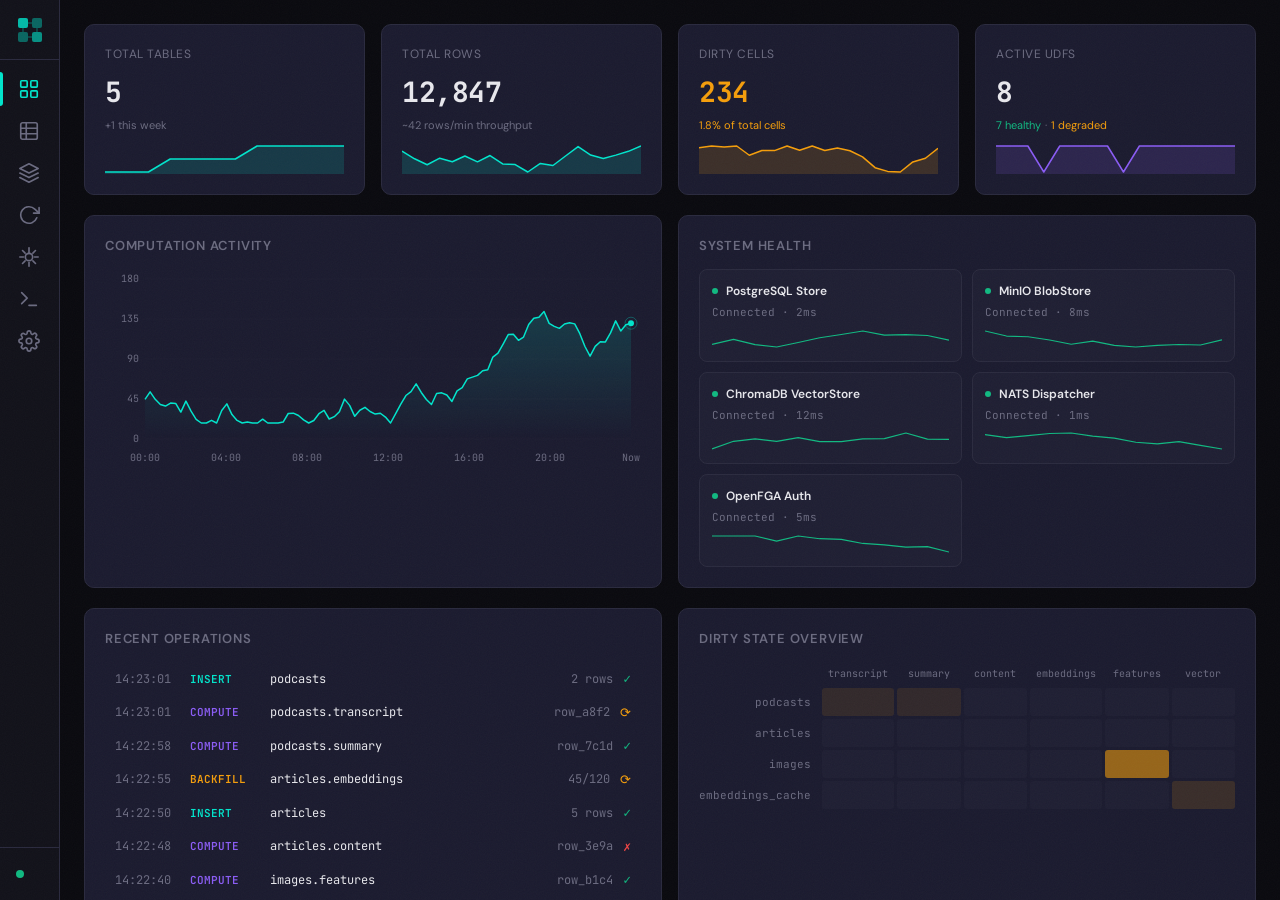
==== playground/admin.html @ bccceb71 "feat: basic prototyping and ui panels" ====
<!DOCTYPE html>
<html lang="en">
<head>
<meta charset="UTF-8">
<meta name="viewport" content="width=device-width, initial-scale=1.0">
<title>Lattice — Admin Console</title>
<link rel="preconnect" href="https://fonts.googleapis.com">
<link rel="preconnect" href="https://fonts.gstatic.com" crossorigin>
<link href="https://fonts.googleapis.com/css2?family=DM+Sans:ital,opsz,wght@0,9..40,300;0,9..40,400;0,9..40,500;0,9..40,600;0,9..40,700;1,9..40,400&family=JetBrains+Mono:wght@300;400;500;600&display=swap" rel="stylesheet">
<style>
*, *::before, *::after { margin: 0; padding: 0; box-sizing: border-box; }

:root {
  --bg: #0A0A0F;
  --surface: #12121A;
  --card: #1A1A2E;
  --border: #2A2A3E;
  --teal: #00E5CC;
  --amber: #F59E0B;
  --violet: #8B5CF6;
  --error: #EF4444;
  --success: #10B981;
  --warning: #F59E0B;
  --text: #E8E8ED;
  --muted: #6B6B80;
  --sidebar-w: 60px;
  --sidebar-expanded: 240px;
  --font-ui: 'DM Sans', sans-serif;
  --font-mono: 'JetBrains Mono', monospace;
}

html, body {
  height: 100%;
  background: var(--bg);
  color: var(--text);
  font-family: var(--font-ui);
  font-size: 14px;
  line-height: 1.5;
  overflow: hidden;
}

/* Noise texture overlay */
body::before {
  content: '';
  position: fixed;
  inset: 0;
  opacity: 0.03;
  pointer-events: none;
  z-index: 9999;
  background-image: url("data:image/svg+xml,%3Csvg viewBox='0 0 256 256' xmlns='http://www.w3.org/2000/svg'%3E%3Cfilter id='n'%3E%3CfeTurbulence type='fractalNoise' baseFrequency='0.9' numOctaves='4' stitchTiles='stitch'/%3E%3C/filter%3E%3Crect width='100%25' height='100%25' filter='url(%23n)'/%3E%3C/svg%3E");
  background-size: 256px 256px;
}

/* Layout */
.app { display: flex; height: 100vh; }

/* Sidebar */
.sidebar {
  width: var(--sidebar-w);
  background: var(--surface);
  border-right: 1px solid var(--border);
  display: flex;
  flex-direction: column;
  transition: width 0.25s cubic-bezier(0.4, 0, 0.2, 1);
  overflow: hidden;
  flex-shrink: 0;
  z-index: 100;
  position: relative;
}
.sidebar:hover, .sidebar.expanded {
  width: var(--sidebar-expanded);
}
.sidebar-logo {
  height: 60px;
  display: flex;
  align-items: center;
  padding: 0 16px;
  gap: 12px;
  border-bottom: 1px solid var(--border);
  flex-shrink: 0;
}
.sidebar-logo svg { flex-shrink: 0; }
.sidebar-logo span {
  font-weight: 700;
  font-size: 18px;
  letter-spacing: 0.5px;
  white-space: nowrap;
  opacity: 0;
  transition: opacity 0.2s;
}
.sidebar:hover .sidebar-logo span,
.sidebar.expanded .sidebar-logo span { opacity: 1; }

.sidebar-nav { flex: 1; padding: 8px 0; overflow-y: auto; }
.sidebar-nav button {
  width: 100%;
  display: flex;
  align-items: center;
  gap: 14px;
  padding: 10px 18px;
  background: none;
  border: none;
  color: var(--muted);
  cursor: pointer;
  font: inherit;
  font-size: 13px;
  font-weight: 500;
  white-space: nowrap;
  position: relative;
  transition: color 0.15s, background 0.15s;
}
.sidebar-nav button:hover { color: var(--text); background: rgba(255,255,255,0.03); }
.sidebar-nav button.active { color: var(--teal); }
.sidebar-nav button.active::before {
  content: '';
  position: absolute;
  left: 0;
  top: 4px;
  bottom: 4px;
  width: 3px;
  background: var(--teal);
  border-radius: 0 3px 3px 0;
}
.sidebar-nav button svg { flex-shrink: 0; width: 22px; height: 22px; }
.sidebar-nav button span {
  opacity: 0;
  transition: opacity 0.2s;
}
.sidebar:hover .sidebar-nav button span,
.sidebar.expanded .sidebar-nav button span { opacity: 1; }

.sidebar-bottom {
  padding: 12px 16px;
  border-top: 1px solid var(--border);
  display: flex;
  align-items: center;
  gap: 10px;
  flex-shrink: 0;
}
.conn-dot {
  width: 8px;
  height: 8px;
  border-radius: 50%;
  background: var(--success);
  flex-shrink: 0;
  animation: pulse-dot 2s ease-in-out infinite;
}
@keyframes pulse-dot {
  0%, 100% { box-shadow: 0 0 0 0 rgba(16,185,129,0.4); }
  50% { box-shadow: 0 0 0 4px rgba(16,185,129,0); }
}
.sidebar-bottom .conn-label {
  font-size: 11px;
  color: var(--muted);
  white-space: nowrap;
  opacity: 0;
  transition: opacity 0.2s;
}
.sidebar:hover .conn-label,
.sidebar.expanded .conn-label { opacity: 1; }
.user-avatar {
  width: 28px;
  height: 28px;
  border-radius: 50%;
  background: var(--card);
  border: 1px solid var(--border);
  display: flex;
  align-items: center;
  justify-content: center;
  font-size: 11px;
  color: var(--muted);
  flex-shrink: 0;
  margin-left: auto;
}

/* Main content */
.main {
  flex: 1;
  overflow-y: auto;
  overflow-x: hidden;
  padding: 24px;
  scrollbar-width: thin;
  scrollbar-color: var(--border) transparent;
}
.main::-webkit-scrollbar { width: 6px; }
.main::-webkit-scrollbar-track { background: transparent; }
.main::-webkit-scrollbar-thumb { background: var(--border); border-radius: 3px; }

/* View containers */
.view { display: none; animation: fadeIn 0.25s ease; }
.view.active { display: block; }
@keyframes fadeIn {
  from { opacity: 0; transform: translateY(6px); }
  to { opacity: 1; transform: translateY(0); }
}

/* Cards */
.card {
  background: var(--card);
  border: 1px solid var(--border);
  border-radius: 10px;
  padding: 20px;
  position: relative;
  overflow: hidden;
}
.card::before {
  content: '';
  position: absolute;
  inset: 0;
  opacity: 0.015;
  pointer-events: none;
  background-image: url("data:image/svg+xml,%3Csvg viewBox='0 0 256 256' xmlns='http://www.w3.org/2000/svg'%3E%3Cfilter id='n'%3E%3CfeTurbulence type='fractalNoise' baseFrequency='0.9' numOctaves='4' stitchTiles='stitch'/%3E%3C/filter%3E%3Crect width='100%25' height='100%25' filter='url(%23n)'/%3E%3C/svg%3E");
}

/* Stat cards */
.stats-row {
  display: grid;
  grid-template-columns: repeat(4, 1fr);
  gap: 16px;
  margin-bottom: 20px;
}
.stat-card {
  composes: card;
}
.stat-card .label {
  font-size: 12px;
  color: var(--muted);
  text-transform: uppercase;
  letter-spacing: 0.5px;
  margin-bottom: 8px;
}
.stat-card .value {
  font-size: 28px;
  font-weight: 700;
  font-family: var(--font-mono);
  letter-spacing: -0.5px;
}
.stat-card .sub {
  font-size: 11px;
  color: var(--muted);
  margin-top: 4px;
  display: flex;
  align-items: center;
  gap: 4px;
}
.stat-card .sub.amber { color: var(--amber); }
.stat-card canvas.sparkline {
  display: block;
  margin-top: 10px;
  width: 100%;
  height: 30px;
}

/* Grid layouts */
.row-2 {
  display: grid;
  grid-template-columns: 1fr 1fr;
  gap: 16px;
  margin-bottom: 20px;
}
.row-2.bottom { margin-bottom: 0; }
.section-title {
  font-size: 13px;
  font-weight: 600;
  color: var(--muted);
  text-transform: uppercase;
  letter-spacing: 0.8px;
  margin-bottom: 14px;
}

/* Computation chart */
#compChart { width: 100%; height: 200px; display: block; border-radius: 6px; }

/* System health */
.health-grid {
  display: grid;
  grid-template-columns: 1fr 1fr;
  gap: 10px;
}
.health-item {
  background: rgba(255,255,255,0.02);
  border: 1px solid var(--border);
  border-radius: 8px;
  padding: 12px;
  display: flex;
  flex-direction: column;
  gap: 4px;
  transition: border-color 0.2s;
}
.health-item:hover { border-color: rgba(0,229,204,0.3); }
.health-item .top {
  display: flex;
  align-items: center;
  gap: 8px;
}
.health-item .dot {
  width: 6px;
  height: 6px;
  border-radius: 50%;
  background: var(--success);
  animation: pulse-dot 2s ease-in-out infinite;
}
.health-item .name {
  font-size: 12px;
  font-weight: 600;
}
.health-item .meta {
  font-size: 11px;
  color: var(--muted);
  font-family: var(--font-mono);
}
.health-item canvas {
  width: 100%;
  height: 20px;
  display: block;
  margin-top: 4px;
}

/* Operations log */
.ops-log {
  max-height: 280px;
  overflow-y: auto;
  scrollbar-width: thin;
  scrollbar-color: var(--border) transparent;
}
.ops-log::-webkit-scrollbar { width: 4px; }
.ops-log::-webkit-scrollbar-thumb { background: var(--border); border-radius: 2px; }
.ops-entry {
  display: grid;
  grid-template-columns: 65px 70px 1fr auto auto;
  gap: 10px;
  align-items: center;
  padding: 7px 10px;
  font-family: var(--font-mono);
  font-size: 12px;
  border-radius: 4px;
  cursor: pointer;
  transition: background 0.15s;
  animation: slideIn 0.3s ease;
}
@keyframes slideIn {
  from { opacity: 0; transform: translateY(-8px); }
  to { opacity: 1; transform: translateY(0); }
}
.ops-entry:hover { background: rgba(255,255,255,0.03); }
.ops-entry .time { color: var(--muted); }
.ops-entry .op { font-weight: 600; font-size: 11px; text-transform: uppercase; }
.ops-entry .op.insert { color: var(--teal); }
.ops-entry .op.compute { color: var(--violet); }
.ops-entry .op.backfill { color: var(--amber); }
.ops-entry .target { color: var(--text); }
.ops-entry .detail { color: var(--muted); }
.ops-entry .status { font-size: 13px; }
.ops-entry .status.ok { color: var(--success); }
.ops-entry .status.running { color: var(--amber); animation: spin 1s linear infinite; display: inline-block; }
.ops-entry .status.fail { color: var(--error); }
@keyframes spin { from { transform: rotate(0deg); } to { transform: rotate(360deg); } }

/* Dirty heatmap */
.heatmap-grid {
  display: grid;
  gap: 3px;
}
.heatmap-header {
  display: contents;
  font-size: 11px;
  color: var(--muted);
  font-family: var(--font-mono);
}
.heatmap-header span {
  padding: 4px 6px;
  text-align: center;
  font-size: 10px;
  color: var(--muted);
}
.heatmap-row {
  display: contents;
}
.heatmap-label {
  font-size: 11px;
  font-family: var(--font-mono);
  color: var(--muted);
  padding: 4px 8px 4px 0;
  text-align: right;
  white-space: nowrap;
  display: flex;
  align-items: center;
  justify-content: flex-end;
}
.heatmap-cell {
  border-radius: 3px;
  min-height: 28px;
  cursor: pointer;
  transition: transform 0.15s, box-shadow 0.15s;
  position: relative;
  display: flex;
  align-items: center;
  justify-content: center;
  font-size: 10px;
  font-family: var(--font-mono);
  color: transparent;
}
.heatmap-cell:hover {
  transform: scale(1.15);
  z-index: 2;
  color: var(--text);
  box-shadow: 0 0 12px rgba(245,158,11,0.3);
}

/* Tables view */
.table-list { display: flex; flex-direction: column; gap: 8px; }
.table-row {
  background: var(--card);
  border: 1px solid var(--border);
  border-radius: 8px;
  padding: 14px 18px;
  display: grid;
  grid-template-columns: 2fr 1fr 1fr 1fr 1fr auto;
  align-items: center;
  gap: 14px;
  cursor: pointer;
  transition: border-color 0.2s, background 0.2s;
}
.table-row:hover { border-color: rgba(0,229,204,0.3); background: rgba(26,26,46,0.8); }
.table-row .tname { font-weight: 600; font-size: 14px; }
.table-row .tmeta { font-size: 12px; color: var(--muted); font-family: var(--font-mono); }
.table-row .dirty-bar {
  width: 60px;
  height: 4px;
  background: var(--border);
  border-radius: 2px;
  overflow: hidden;
  display: inline-block;
  vertical-align: middle;
  margin-left: 6px;
}
.table-row .dirty-bar .fill {
  height: 100%;
  border-radius: 2px;
  background: var(--amber);
}
.table-expanded {
  background: var(--surface);
  border: 1px solid var(--border);
  border-radius: 8px;
  padding: 18px;
  margin-top: -4px;
  animation: fadeIn 0.2s ease;
}
.col-table {
  width: 100%;
  border-collapse: collapse;
  font-size: 12px;
}
.col-table th {
  text-align: left;
  padding: 8px 12px;
  font-size: 11px;
  text-transform: uppercase;
  letter-spacing: 0.5px;
  color: var(--muted);
  border-bottom: 1px solid var(--border);
  font-weight: 600;
}
.col-table td {
  padding: 8px 12px;
  border-bottom: 1px solid rgba(42,42,62,0.5);
  font-family: var(--font-mono);
  font-size: 12px;
}
.col-table tr:hover td { background: rgba(255,255,255,0.02); }
.badge {
  display: inline-block;
  padding: 2px 8px;
  border-radius: 4px;
  font-size: 10px;
  font-weight: 600;
  text-transform: uppercase;
}
.badge-text { background: rgba(0,229,204,0.1); color: var(--teal); }
.badge-int { background: rgba(139,92,246,0.1); color: var(--violet); }
.badge-float { background: rgba(245,158,11,0.1); color: var(--amber); }
.badge-bool { background: rgba(16,185,129,0.1); color: var(--success); }
.badge-blob { background: rgba(239,68,68,0.1); color: var(--error); }
.badge-vector { background: rgba(139,92,246,0.15); color: #A78BFA; }

/* Data grid */
.data-grid {
  width: 100%;
  border-collapse: collapse;
  margin-top: 14px;
  font-size: 12px;
  font-family: var(--font-mono);
}
.data-grid th {
  text-align: left;
  padding: 8px 12px;
  background: rgba(255,255,255,0.02);
  border-bottom: 1px solid var(--border);
  font-size: 11px;
  color: var(--muted);
  font-weight: 500;
}
.data-grid td {
  padding: 7px 12px;
  border-bottom: 1px solid rgba(42,42,62,0.3);
  max-width: 200px;
  overflow: hidden;
  text-overflow: ellipsis;
  white-space: nowrap;
}
.data-grid tr:nth-child(even) td { background: rgba(255,255,255,0.01); }
.data-grid tr:hover td { background: rgba(0,229,204,0.03); }

.table-actions { display: flex; gap: 8px; margin-top: 14px; }

/* Buttons */
.btn {
  padding: 7px 16px;
  border-radius: 6px;
  border: 1px solid var(--border);
  background: var(--card);
  color: var(--text);
  font: inherit;
  font-size: 12px;
  font-weight: 500;
  cursor: pointer;
  transition: all 0.15s;
  display: inline-flex;
  align-items: center;
  gap: 6px;
}
.btn:hover { border-color: var(--teal); background: rgba(0,229,204,0.05); }
.btn-primary {
  background: var(--teal);
  color: #0A0A0F;
  border-color: var(--teal);
  font-weight: 600;
}
.btn-primary:hover { background: #00CDB7; }
.btn-danger { border-color: rgba(239,68,68,0.3); color: var(--error); }
.btn-danger:hover { background: rgba(239,68,68,0.1); border-color: var(--error); }

.view-header {
  display: flex;
  align-items: center;
  justify-content: space-between;
  margin-bottom: 20px;
}
.view-title {
  font-size: 20px;
  font-weight: 700;
}

/* UDFs view */
.udf-grid {
  display: grid;
  grid-template-columns: repeat(auto-fill, minmax(280px, 1fr));
  gap: 14px;
}
.udf-card {
  background: var(--card);
  border: 1px solid var(--border);
  border-radius: 10px;
  padding: 18px;
  cursor: pointer;
  transition: border-color 0.2s, transform 0.15s;
}
.udf-card:hover { border-color: rgba(0,229,204,0.3); transform: translateY(-2px); }
.udf-card .udf-top {
  display: flex;
  align-items: center;
  justify-content: space-between;
  margin-bottom: 12px;
}
.udf-card .udf-name { font-weight: 700; font-size: 15px; }
.udf-status {
  display: flex;
  align-items: center;
  gap: 5px;
  font-size: 11px;
  font-weight: 500;
}
.udf-status .dot {
  width: 6px;
  height: 6px;
  border-radius: 50%;
}
.udf-status.healthy .dot { background: var(--success); animation: pulse-dot 2s ease-in-out infinite; }
.udf-status.healthy { color: var(--success); }
.udf-status.degraded .dot { background: var(--amber); animation: pulse-dot 1s ease-in-out infinite; }
.udf-status.degraded { color: var(--amber); }
.udf-status.down .dot { background: var(--error); }
.udf-status.down { color: var(--error); }
.udf-endpoint {
  font-size: 11px;
  font-family: var(--font-mono);
  color: var(--muted);
  margin-bottom: 14px;
}
.udf-metrics {
  display: grid;
  grid-template-columns: 1fr 1fr;
  gap: 8px;
}
.udf-metric {
  font-size: 11px;
}
.udf-metric .ml { color: var(--muted); display: block; margin-bottom: 2px; }
.udf-metric .mv { font-weight: 600; font-family: var(--font-mono); font-size: 13px; }

/* Backfill view */
.backfill-list { display: flex; flex-direction: column; gap: 12px; }
.backfill-item {
  background: var(--card);
  border: 1px solid var(--border);
  border-radius: 10px;
  padding: 18px;
}
.backfill-item .bf-top {
  display: flex;
  align-items: center;
  justify-content: space-between;
  margin-bottom: 10px;
}
.backfill-item .bf-name { font-weight: 600; font-size: 14px; }
.backfill-item .bf-pct {
  font-family: var(--font-mono);
  font-weight: 700;
  font-size: 16px;
  color: var(--teal);
}
.bf-bar {
  width: 100%;
  height: 6px;
  background: var(--border);
  border-radius: 3px;
  overflow: hidden;
  margin-bottom: 10px;
}
.bf-bar .fill {
  height: 100%;
  border-radius: 3px;
  background: linear-gradient(90deg, var(--teal), #00B8A3);
  transition: width 0.5s ease;
  position: relative;
}
.bf-bar .fill::after {
  content: '';
  position: absolute;
  right: 0;
  top: 0;
  bottom: 0;
  width: 20px;
  background: linear-gradient(90deg, transparent, rgba(255,255,255,0.3));
  animation: shimmer 1.5s ease-in-out infinite;
}
@keyframes shimmer {
  0%, 100% { opacity: 0; }
  50% { opacity: 1; }
}
.bf-meta {
  display: flex;
  gap: 24px;
  font-size: 12px;
  color: var(--muted);
}
.bf-meta span { font-family: var(--font-mono); }
.bf-reason {
  display: inline-block;
  padding: 2px 8px;
  border-radius: 4px;
  font-size: 10px;
  font-weight: 600;
  background: rgba(139,92,246,0.1);
  color: var(--violet);
  margin-left: 8px;
}

.completed-section { margin-top: 28px; }
.completed-item {
  display: grid;
  grid-template-columns: 2fr 1fr 1fr 1fr;
  gap: 14px;
  align-items: center;
  padding: 10px 14px;
  border-bottom: 1px solid rgba(42,42,62,0.3);
  font-size: 12px;
}
.completed-item .bf-done { color: var(--success); font-weight: 600; }

/* Logs view */
.logs-controls {
  display: flex;
  gap: 10px;
  margin-bottom: 14px;
  align-items: center;
  flex-wrap: wrap;
}
.logs-controls select, .logs-controls input {
  padding: 6px 12px;
  border-radius: 6px;
  border: 1px solid var(--border);
  background: var(--card);
  color: var(--text);
  font: inherit;
  font-size: 12px;
}
.logs-controls input { width: 200px; }
.logs-controls label {
  font-size: 12px;
  color: var(--muted);
  display: flex;
  align-items: center;
  gap: 6px;
  cursor: pointer;
}
.logs-controls label input[type="checkbox"] {
  width: auto;
  accent-color: var(--teal);
}

.logs-terminal {
  background: #08080C;
  border: 1px solid var(--border);
  border-radius: 8px;
  padding: 14px;
  font-family: var(--font-mono);
  font-size: 12px;
  height: calc(100vh - 200px);
  overflow-y: auto;
  scrollbar-width: thin;
  scrollbar-color: var(--border) transparent;
  line-height: 1.7;
}
.logs-terminal::-webkit-scrollbar { width: 4px; }
.logs-terminal::-webkit-scrollbar-thumb { background: var(--border); border-radius: 2px; }

.log-line { padding: 1px 0; display: flex; gap: 10px; animation: slideIn 0.2s ease; }
.log-line .ll-time { color: var(--muted); flex-shrink: 0; }
.log-line .ll-level { font-weight: 600; flex-shrink: 0; width: 44px; }
.log-line .ll-level.debug { color: #555; }
.log-line .ll-level.info { color: var(--text); }
.log-line .ll-level.warn { color: var(--amber); }
.log-line .ll-level.error { color: var(--error); }
.log-line .ll-msg { color: var(--muted); }
.log-line .ll-msg .highlight { color: var(--text); }

/* Settings view */
.settings-grid {
  display: grid;
  grid-template-columns: 1fr 1fr;
  gap: 16px;
}
.setting-group h3 {
  font-size: 14px;
  font-weight: 600;
  margin-bottom: 14px;
  padding-bottom: 8px;
  border-bottom: 1px solid var(--border);
}
.setting-row {
  display: flex;
  align-items: center;
  justify-content: space-between;
  padding: 10px 0;
  font-size: 13px;
}
.setting-row .slabel { color: var(--muted); }
.setting-row .sval {
  font-family: var(--font-mono);
  font-size: 12px;
  background: rgba(255,255,255,0.03);
  padding: 4px 10px;
  border-radius: 4px;
  border: 1px solid var(--border);
}

/* Modal */
.modal-overlay {
  position: fixed;
  inset: 0;
  background: rgba(0,0,0,0.6);
  backdrop-filter: blur(4px);
  z-index: 200;
  display: none;
  align-items: center;
  justify-content: center;
  animation: fadeIn 0.2s ease;
}
.modal-overlay.open { display: flex; }
.modal {
  background: var(--surface);
  border: 1px solid var(--border);
  border-radius: 12px;
  padding: 24px;
  width: 90%;
  max-width: 520px;
  max-height: 80vh;
  overflow-y: auto;
}
.modal h2 { font-size: 18px; margin-bottom: 18px; }
.form-group { margin-bottom: 14px; }
.form-group label {
  display: block;
  font-size: 12px;
  color: var(--muted);
  margin-bottom: 5px;
  font-weight: 500;
}
.form-group input, .form-group select {
  width: 100%;
  padding: 8px 12px;
  border-radius: 6px;
  border: 1px solid var(--border);
  background: var(--card);
  color: var(--text);
  font: inherit;
  font-size: 13px;
}
.modal-actions {
  display: flex;
  gap: 10px;
  justify-content: flex-end;
  margin-top: 20px;
}

/* Responsive */
@media (max-width: 900px) {
  .stats-row { grid-template-columns: repeat(2, 1fr); }
  .row-2 { grid-template-columns: 1fr; }
  .udf-grid { grid-template-columns: 1fr; }
  .settings-grid { grid-template-columns: 1fr; }
  .table-row { grid-template-columns: 1fr 1fr; gap: 8px; }
}

@media (max-width: 640px) {
  .sidebar {
    position: fixed;
    bottom: 0;
    left: 0;
    right: 0;
    top: auto;
    width: 100% !important;
    height: 56px;
    flex-direction: row;
    border-right: none;
    border-top: 1px solid var(--border);
    z-index: 100;
  }
  .sidebar-logo, .sidebar-bottom { display: none; }
  .sidebar-nav {
    display: flex;
    flex-direction: row;
    padding: 0;
    width: 100%;
    justify-content: space-around;
    overflow: visible;
  }
  .sidebar-nav button {
    flex-direction: column;
    padding: 8px 4px;
    gap: 2px;
    font-size: 9px;
  }
  .sidebar-nav button span { opacity: 1 !important; }
  .sidebar-nav button svg { width: 18px; height: 18px; }
  .sidebar-nav button.active::before {
    left: 50%;
    top: 0;
    bottom: auto;
    width: 20px;
    height: 2px;
    transform: translateX(-50%);
    border-radius: 0 0 3px 3px;
  }
  .app { flex-direction: column; }
  .main { padding: 16px; padding-bottom: 72px; }
  .stats-row { grid-template-columns: repeat(2, 1fr); }
}

/* Skeleton loading */
.skeleton {
  background: linear-gradient(90deg, var(--card) 25%, rgba(255,255,255,0.05) 50%, var(--card) 75%);
  background-size: 200% 100%;
  animation: skeleton-shimmer 1.5s ease-in-out infinite;
  border-radius: 6px;
}
@keyframes skeleton-shimmer {
  0% { background-position: 200% 0; }
  100% { background-position: -200% 0; }
}

/* Toggle switch */
.toggle {
  position: relative;
  width: 36px;
  height: 20px;
  background: var(--border);
  border-radius: 10px;
  cursor: pointer;
  transition: background 0.2s;
}
.toggle.on { background: var(--teal); }
.toggle::after {
  content: '';
  position: absolute;
  top: 2px;
  left: 2px;
  width: 16px;
  height: 16px;
  background: var(--text);
  border-radius: 50%;
  transition: transform 0.2s;
}
.toggle.on::after { transform: translateX(16px); }
</style>
</head>
<body>
<div class="app">
  <!-- Sidebar -->
  <nav class="sidebar" id="sidebar">
    <div class="sidebar-logo">
      <svg width="28" height="28" viewBox="0 0 28 28" fill="none">
        <rect x="2" y="2" width="10" height="10" rx="2" fill="#00E5CC" opacity="0.8"/>
        <rect x="16" y="2" width="10" height="10" rx="2" fill="#00E5CC" opacity="0.4"/>
        <rect x="2" y="16" width="10" height="10" rx="2" fill="#00E5CC" opacity="0.4"/>
        <rect x="16" y="16" width="10" height="10" rx="2" fill="#00E5CC" opacity="0.6"/>
        <line x1="12" y1="7" x2="16" y2="7" stroke="#00E5CC" stroke-width="1.5" opacity="0.3"/>
        <line x1="7" y1="12" x2="7" y2="16" stroke="#00E5CC" stroke-width="1.5" opacity="0.3"/>
        <line x1="21" y1="12" x2="21" y2="16" stroke="#00E5CC" stroke-width="1.5" opacity="0.3"/>
        <line x1="12" y1="21" x2="16" y2="21" stroke="#00E5CC" stroke-width="1.5" opacity="0.3"/>
      </svg>
      <span>Lattice</span>
    </div>
    <div class="sidebar-nav" id="sidebarNav">
      <button class="active" data-view="dashboard" title="Dashboard">
        <svg viewBox="0 0 24 24" fill="none" stroke="currentColor" stroke-width="1.8" stroke-linecap="round" stroke-linejoin="round"><rect x="3" y="3" width="7" height="7" rx="1"/><rect x="14" y="3" width="7" height="7" rx="1"/><rect x="3" y="14" width="7" height="7" rx="1"/><rect x="14" y="14" width="7" height="7" rx="1"/></svg>
        <span>Dashboard</span>
      </button>
      <button data-view="tables" title="Tables">
        <svg viewBox="0 0 24 24" fill="none" stroke="currentColor" stroke-width="1.8" stroke-linecap="round" stroke-linejoin="round"><rect x="3" y="3" width="18" height="18" rx="2"/><line x1="3" y1="9" x2="21" y2="9"/><line x1="3" y1="15" x2="21" y2="15"/><line x1="9" y1="3" x2="9" y2="21"/></svg>
        <span>Tables</span>
      </button>
      <button data-view="udfs" title="UDFs">
        <svg viewBox="0 0 24 24" fill="none" stroke="currentColor" stroke-width="1.8" stroke-linecap="round" stroke-linejoin="round"><path d="M12 2L2 7l10 5 10-5-10-5z"/><path d="M2 17l10 5 10-5"/><path d="M2 12l10 5 10-5"/></svg>
        <span>UDFs</span>
      </button>
      <button data-view="backfill" title="Backfill">
        <svg viewBox="0 0 24 24" fill="none" stroke="currentColor" stroke-width="1.8" stroke-linecap="round" stroke-linejoin="round"><polyline points="23 4 23 10 17 10"/><path d="M20.49 15a9 9 0 1 1-2.12-9.36L23 10"/></svg>
        <span>Backfill</span>
      </button>
      <button data-view="adapters" title="Adapters">
        <svg viewBox="0 0 24 24" fill="none" stroke="currentColor" stroke-width="1.8" stroke-linecap="round" stroke-linejoin="round"><path d="M12 2v6"/><path d="M12 18v4"/><circle cx="12" cy="12" r="4"/><path d="M4.93 4.93l2.83 2.83"/><path d="M16.24 16.24l2.83 2.83"/><path d="M2 12h4"/><path d="M18 12h4"/><path d="M4.93 19.07l2.83-2.83"/><path d="M16.24 7.76l2.83-2.83"/></svg>
        <span>Adapters</span>
      </button>
      <button data-view="logs" title="Logs">
        <svg viewBox="0 0 24 24" fill="none" stroke="currentColor" stroke-width="1.8" stroke-linecap="round" stroke-linejoin="round"><polyline points="4 17 10 11 4 5"/><line x1="12" y1="19" x2="20" y2="19"/></svg>
        <span>Logs</span>
      </button>
      <button data-view="settings" title="Settings">
        <svg viewBox="0 0 24 24" fill="none" stroke="currentColor" stroke-width="1.8" stroke-linecap="round" stroke-linejoin="round"><circle cx="12" cy="12" r="3"/><path d="M19.4 15a1.65 1.65 0 0 0 .33 1.82l.06.06a2 2 0 0 1-2.83 2.83l-.06-.06a1.65 1.65 0 0 0-1.82-.33 1.65 1.65 0 0 0-1 1.51V21a2 2 0 0 1-4 0v-.09A1.65 1.65 0 0 0 9 19.4a1.65 1.65 0 0 0-1.82.33l-.06.06a2 2 0 0 1-2.83-2.83l.06-.06A1.65 1.65 0 0 0 4.68 15a1.65 1.65 0 0 0-1.51-1H3a2 2 0 0 1 0-4h.09A1.65 1.65 0 0 0 4.6 9a1.65 1.65 0 0 0-.33-1.82l-.06-.06a2 2 0 0 1 2.83-2.83l.06.06A1.65 1.65 0 0 0 9 4.68a1.65 1.65 0 0 0 1-1.51V3a2 2 0 0 1 4 0v.09a1.65 1.65 0 0 0 1 1.51 1.65 1.65 0 0 0 1.82-.33l.06-.06a2 2 0 0 1 2.83 2.83l-.06.06A1.65 1.65 0 0 0 19.4 9a1.65 1.65 0 0 0 1.51 1H21a2 2 0 0 1 0 4h-.09a1.65 1.65 0 0 0-1.51 1z"/></svg>
        <span>Settings</span>
      </button>
    </div>
    <div class="sidebar-bottom">
      <div class="conn-dot"></div>
      <span class="conn-label">Connected</span>
      <div class="user-avatar">A</div>
    </div>
  </nav>

  <!-- Main -->
  <main class="main" id="mainContent">
    <!-- Dashboard -->
    <div class="view active" id="view-dashboard">
      <div class="stats-row">
        <div class="card stat-card">
          <div class="label">Total Tables</div>
          <div class="value" id="stat-tables">5</div>
          <div class="sub">+1 this week</div>
          <canvas class="sparkline" id="spark-tables"></canvas>
        </div>
        <div class="card stat-card">
          <div class="label">Total Rows</div>
          <div class="value" id="stat-rows">12,847</div>
          <div class="sub">~42 rows/min throughput</div>
          <canvas class="sparkline" id="spark-rows"></canvas>
        </div>
        <div class="card stat-card">
          <div class="label">Dirty Cells</div>
          <div class="value" style="color:var(--amber)" id="stat-dirty">234</div>
          <div class="sub amber">1.8% of total cells</div>
          <canvas class="sparkline" id="spark-dirty"></canvas>
        </div>
        <div class="card stat-card">
          <div class="label">Active UDFs</div>
          <div class="value" id="stat-udfs">8</div>
          <div class="sub"><span style="color:var(--success)">7 healthy</span> &middot; <span style="color:var(--amber)">1 degraded</span></div>
          <canvas class="sparkline" id="spark-udfs"></canvas>
        </div>
      </div>

      <div class="row-2">
        <div class="card">
          <div class="section-title">Computation Activity</div>
          <canvas id="compChart"></canvas>
        </div>
        <div class="card">
          <div class="section-title">System Health</div>
          <div class="health-grid" id="healthGrid"></div>
        </div>
      </div>

      <div class="row-2 bottom">
        <div class="card">
          <div class="section-title">Recent Operations</div>
          <div class="ops-log" id="opsLog"></div>
        </div>
        <div class="card">
          <div class="section-title">Dirty State Overview</div>
          <div id="heatmapContainer"></div>
        </div>
      </div>
    </div>

    <!-- Tables -->
    <div class="view" id="view-tables">
      <div class="view-header">
        <div class="view-title">Tables</div>
        <button class="btn btn-primary" onclick="openModal()">+ Create Table</button>
      </div>
      <div class="table-list" id="tableList"></div>
    </div>

    <!-- UDFs -->
    <div class="view" id="view-udfs">
      <div class="view-header">
        <div class="view-title">UDFs</div>
        <button class="btn btn-primary">+ Register UDF</button>
      </div>
      <div class="udf-grid" id="udfGrid"></div>
    </div>

    <!-- Backfill -->
    <div class="view" id="view-backfill">
      <div class="view-header">
        <div class="view-title">Backfill</div>
        <button class="btn btn-primary">+ Start Backfill</button>
      </div>
      <div class="section-title" style="margin-top:4px">Active</div>
      <div class="backfill-list" id="activeBackfills"></div>
      <div class="completed-section">
        <div class="section-title">Completed</div>
        <div id="completedBackfills"></div>
      </div>
    </div>

    <!-- Adapters -->
    <div class="view" id="view-adapters">
      <div class="view-header">
        <div class="view-title">Adapters</div>
      </div>
      <div class="udf-grid" id="adapterGrid"></div>
    </div>

    <!-- Logs -->
    <div class="view" id="view-logs">
      <div class="view-header">
        <div class="view-title">Logs</div>
      </div>
      <div class="logs-controls">
        <select id="logLevelFilter">
          <option value="all">All Levels</option>
          <option value="debug">DEBUG</option>
          <option value="info">INFO</option>
          <option value="warn">WARN</option>
          <option value="error">ERROR</option>
        </select>
        <select id="logTableFilter">
          <option value="all">All Tables</option>
          <option value="podcasts">podcasts</option>
          <option value="articles">articles</option>
          <option value="images">images</option>
          <option value="search_queries">search_queries</option>
          <option value="embeddings_cache">embeddings_cache</option>
        </select>
        <input type="text" id="logSearch" placeholder="Search logs...">
        <label><input type="checkbox" id="logAutoScroll" checked> Auto-scroll</label>
      </div>
      <div class="logs-terminal" id="logsTerminal"></div>
    </div>

    <!-- Settings -->
    <div class="view" id="view-settings">
      <div class="view-header">
        <div class="view-title">Settings</div>
      </div>
      <div class="settings-grid">
        <div class="card setting-group">
          <h3>Engine Configuration</h3>
          <div class="setting-row"><span class="slabel">Max concurrent computations</span><span class="sval">64</span></div>
          <div class="setting-row"><span class="slabel">Backfill batch size</span><span class="sval">50</span></div>
          <div class="setting-row"><span class="slabel">UDF timeout</span><span class="sval">30s</span></div>
          <div class="setting-row"><span class="slabel">Dirty check interval</span><span class="sval">500ms</span></div>
          <div class="setting-row"><span class="slabel">DAG recomputation strategy</span><span class="sval">topological</span></div>
        </div>
        <div class="card setting-group">
          <h3>Storage</h3>
          <div class="setting-row"><span class="slabel">Primary store</span><span class="sval">postgresql</span></div>
          <div class="setting-row"><span class="slabel">Blob store</span><span class="sval">minio</span></div>
          <div class="setting-row"><span class="slabel">Vector store</span><span class="sval">chromadb</span></div>
          <div class="setting-row"><span class="slabel">Dispatcher</span><span class="sval">nats</span></div>
          <div class="setting-row"><span class="slabel">Auth provider</span><span class="sval">openfga</span></div>
        </div>
        <div class="card setting-group">
          <h3>Connections</h3>
          <div class="setting-row"><span class="slabel">PostgreSQL DSN</span><span class="sval">postgres://lattice:***@localhost:5432/lattice</span></div>
          <div class="setting-row"><span class="slabel">MinIO endpoint</span><span class="sval">localhost:9000</span></div>
          <div class="setting-row"><span class="slabel">NATS URL</span><span class="sval">nats://localhost:4222</span></div>
          <div class="setting-row"><span class="slabel">ChromaDB URL</span><span class="sval">http://localhost:8000</span></div>
        </div>
        <div class="card setting-group">
          <h3>Logging</h3>
          <div class="setting-row"><span class="slabel">Log level</span><span class="sval">info</span></div>
          <div class="setting-row"><span class="slabel">Log format</span><span class="sval">json</span></div>
          <div class="setting-row"><span class="slabel">Max log retention</span><span class="sval">7d</span></div>
          <div class="setting-row"><span class="slabel">Metrics export</span><span class="sval">prometheus</span></div>
        </div>
      </div>
    </div>
  </main>
</div>

<!-- Modal -->
<div class="modal-overlay" id="modal">
  <div class="modal">
    <h2>Create Table</h2>
    <div class="form-group">
      <label>Table Name</label>
      <input type="text" placeholder="e.g., documents">
    </div>
    <div class="form-group">
      <label>Primary Key Column</label>
      <input type="text" value="id" placeholder="id">
    </div>
    <div id="modalColumns">
      <div class="form-group" style="display:grid;grid-template-columns:1fr 1fr;gap:8px;">
        <div><label>Column Name</label><input type="text" placeholder="e.g., content"></div>
        <div><label>Type</label><select><option>TEXT</option><option>INT</option><option>FLOAT</option><option>BOOL</option><option>BLOB</option><option>VECTOR</option></select></div>
      </div>
    </div>
    <button class="btn" onclick="addModalColumn()" style="margin-top:4px;font-size:11px">+ Add Column</button>
    <div class="modal-actions">
      <button class="btn" onclick="closeModal()">Cancel</button>
      <button class="btn btn-primary" onclick="closeModal()">Create</button>
    </div>
  </div>
</div>

<script>
// ========================================
// DATA
// ========================================

const TABLES = [
  { name: 'podcasts', cols: [
    { name: 'id', type: 'TEXT', computed: false },
    { name: 'audio_url', type: 'TEXT', computed: false },
    { name: 'transcript', type: 'TEXT', computed: true, udf: 'transcribe-v2', deps: ['audio_url'] },
    { name: 'summary', type: 'TEXT', computed: true, udf: 'summarize-gpt4', deps: ['transcript'] },
  ], rows: 127, dirty: 3 },
  { name: 'articles', cols: [
    { name: 'id', type: 'TEXT', computed: false },
    { name: 'url', type: 'TEXT', computed: false },
    { name: 'content', type: 'TEXT', computed: true, udf: 'scrape-v1', deps: ['url'] },
    { name: 'embeddings', type: 'VECTOR', computed: true, udf: 'embed-ada002', deps: ['content'] },
  ], rows: 892, dirty: 0 },
  { name: 'images', cols: [
    { name: 'id', type: 'TEXT', computed: false },
    { name: 'blob_ref', type: 'BLOB', computed: false },
    { name: 'features', type: 'VECTOR', computed: true, udf: 'classify-resnet', deps: ['blob_ref'] },
  ], rows: 2340, dirty: 15 },
  { name: 'search_queries', cols: [
    { name: 'id', type: 'TEXT', computed: false },
    { name: 'query', type: 'TEXT', computed: false },
  ], rows: 9488, dirty: 0 },
  { name: 'embeddings_cache', cols: [
    { name: 'id', type: 'TEXT', computed: false },
    { name: 'source_ref', type: 'TEXT', computed: false },
    { name: 'vector', type: 'VECTOR', computed: true, udf: 'embed-ada002', deps: ['source_ref'] },
  ], rows: 3210, dirty: 1 },
];

const UDFS = [
  { name: 'transcribe-v2', endpoint: 'localhost:50051', status: 'healthy', avgLatency: '2.3s', p99: '8.1s', invocations: 1247, errorRate: 0.1, version: 'v2.1.0' },
  { name: 'summarize-gpt4', endpoint: 'localhost:50052', status: 'healthy', avgLatency: '1.1s', p99: '4.2s', invocations: 3891, errorRate: 0.3, version: 'v1.4.2' },
  { name: 'embed-ada002', endpoint: 'localhost:50053', status: 'healthy', avgLatency: '45ms', p99: '120ms', invocations: 18420, errorRate: 0, version: 'v3.0.1' },
  { name: 'scrape-v1', endpoint: 'localhost:50054', status: 'degraded', avgLatency: '890ms', p99: '5.2s', invocations: 2103, errorRate: 5.2, version: 'v1.0.3' },
  { name: 'chunk-recursive', endpoint: 'localhost:50055', status: 'healthy', avgLatency: '12ms', p99: '45ms', invocations: 7654, errorRate: 0, version: 'v2.0.0' },
  { name: 'classify-resnet', endpoint: 'localhost:50056', status: 'healthy', avgLatency: '156ms', p99: '420ms', invocations: 4521, errorRate: 0.1, version: 'v1.2.1' },
  { name: 'detect-objects', endpoint: 'localhost:50057', status: 'healthy', avgLatency: '340ms', p99: '890ms', invocations: 2890, errorRate: 0.2, version: 'v1.1.0' },
  { name: 'search-hybrid', endpoint: 'localhost:50058', status: 'healthy', avgLatency: '23ms', p99: '67ms', invocations: 42100, errorRate: 0, version: 'v2.3.0' },
];

const ADAPTERS = [
  { name: 'PostgreSQL Store', type: 'Storage', status: 'connected', latency: 2, endpoint: 'localhost:5432', version: '15.4' },
  { name: 'MinIO BlobStore', type: 'Blob Storage', status: 'connected', latency: 8, endpoint: 'localhost:9000', version: '2024.1' },
  { name: 'ChromaDB VectorStore', type: 'Vector Store', status: 'connected', latency: 12, endpoint: 'localhost:8000', version: '0.4.22' },
  { name: 'NATS Dispatcher', type: 'Dispatch', status: 'connected', latency: 1, endpoint: 'localhost:4222', version: '2.10.4' },
  { name: 'OpenFGA Auth', type: 'Auth', status: 'connected', latency: 5, endpoint: 'localhost:8080', version: '1.4.0' },
];

const OPERATIONS = [
  { time: '14:23:01', op: 'INSERT', table: 'podcasts', detail: '2 rows', status: 'ok', ms: 12 },
  { time: '14:23:01', op: 'COMPUTE', table: 'podcasts.transcript', detail: 'row_a8f2', status: 'running', ms: null },
  { time: '14:22:58', op: 'COMPUTE', table: 'podcasts.summary', detail: 'row_7c1d', status: 'ok', ms: 340 },
  { time: '14:22:55', op: 'BACKFILL', table: 'articles.embeddings', detail: '45/120', status: 'running', ms: null },
  { time: '14:22:50', op: 'INSERT', table: 'articles', detail: '5 rows', status: 'ok', ms: 8 },
  { time: '14:22:48', op: 'COMPUTE', table: 'articles.content', detail: 'row_3e9a', status: 'fail', ms: null },
  { time: '14:22:40', op: 'COMPUTE', table: 'images.features', detail: 'row_b1c4', status: 'ok', ms: 156 },
  { time: '14:22:35', op: 'INSERT', table: 'search_queries', detail: '12 rows', status: 'ok', ms: 3 },
  { time: '14:22:30', op: 'COMPUTE', table: 'embeddings_cache.vector', detail: 'row_9d2e', status: 'ok', ms: 45 },
  { time: '14:22:22', op: 'BACKFILL', table: 'images.features', detail: '1890/2340', status: 'running', ms: null },
];

const LOG_MESSAGES = [
  { level: 'info', table: 'podcasts', msg: 'INSERT completed: <span class="highlight">2 rows</span> into podcasts (12ms)' },
  { level: 'info', table: 'podcasts', msg: 'UDF dispatch: <span class="highlight">transcribe-v2</span> for podcasts.transcript row_a8f2' },
  { level: 'debug', table: 'podcasts', msg: 'DAG dependency resolved: podcasts.transcript -> podcasts.audio_url' },
  { level: 'warn', table: 'articles', msg: 'UDF <span class="highlight">scrape-v1</span> latency above threshold: 4.2s (threshold: 3s)' },
  { level: 'info', table: 'articles', msg: 'COMPUTE completed: articles.embeddings row_c4f1 (45ms)' },
  { level: 'error', table: 'articles', msg: 'COMPUTE failed: articles.content row_3e9a — <span class="highlight">timeout after 30s</span>' },
  { level: 'info', table: 'images', msg: 'BACKFILL progress: images.features 1890/2340 (81%)' },
  { level: 'debug', table: 'images', msg: 'Dirty state marked: images.features 351 cells' },
  { level: 'info', table: 'search_queries', msg: 'INSERT completed: <span class="highlight">12 rows</span> into search_queries (3ms)' },
  { level: 'info', table: 'embeddings_cache', msg: 'COMPUTE completed: embeddings_cache.vector row_9d2e (45ms)' },
  { level: 'warn', table: 'images', msg: 'MinIO blob fetch retry: attempt 2/3 for blob_ref <span class="highlight">img_x7k2</span>' },
  { level: 'debug', table: 'podcasts', msg: 'NATS publish: computation.complete podcasts.summary row_7c1d' },
  { level: 'info', table: 'articles', msg: 'BACKFILL started: articles.embeddings (schema change on column embeddings)' },
  { level: 'error', table: 'images', msg: 'ChromaDB vector insert failed: <span class="highlight">dimension mismatch</span> (expected 1536, got 768)' },
  { level: 'info', table: 'podcasts', msg: 'COMPUTE completed: podcasts.summary row_7c1d (340ms)' },
  { level: 'debug', table: 'articles', msg: 'OpenFGA permission check: user_admin -> articles.write (allowed)' },
];

// ========================================
// NAVIGATION
// ========================================

const navButtons = document.querySelectorAll('#sidebarNav button');
const views = document.querySelectorAll('.view');

function switchView(viewId) {
  views.forEach(v => v.classList.remove('active'));
  navButtons.forEach(b => b.classList.remove('active'));
  document.getElementById('view-' + viewId).classList.add('active');
  document.querySelector(`[data-view="${viewId}"]`).classList.add('active');
}

navButtons.forEach(btn => {
  btn.addEventListener('click', () => switchView(btn.dataset.view));
});

// Keyboard nav: 1-7 for views
document.addEventListener('keydown', e => {
  if (e.target.tagName === 'INPUT' || e.target.tagName === 'SELECT' || e.target.tagName === 'TEXTAREA') return;
  const viewMap = ['dashboard', 'tables', 'udfs', 'backfill', 'adapters', 'logs', 'settings'];
  const idx = parseInt(e.key) - 1;
  if (idx >= 0 && idx < viewMap.length) switchView(viewMap[idx]);
});

// ========================================
// CANVAS UTILS
// ========================================

function drawSparkline(canvasId, data, color = '#00E5CC', fillAlpha = 0.15) {
  const canvas = document.getElementById(canvasId);
  if (!canvas) return;
  const ctx = canvas.getContext('2d');
  const dpr = window.devicePixelRatio || 1;
  const rect = canvas.getBoundingClientRect();
  canvas.width = rect.width * dpr;
  canvas.height = rect.height * dpr;
  ctx.scale(dpr, dpr);
  const w = rect.width, h = rect.height;
  const max = Math.max(...data), min = Math.min(...data);
  const range = max - min || 1;
  const step = w / (data.length - 1);

  ctx.beginPath();
  data.forEach((v, i) => {
    const x = i * step;
    const y = h - ((v - min) / range) * (h - 4) - 2;
    i === 0 ? ctx.moveTo(x, y) : ctx.lineTo(x, y);
  });
  ctx.strokeStyle = color;
  ctx.lineWidth = 1.5;
  ctx.lineJoin = 'round';
  ctx.stroke();

  // fill
  ctx.lineTo((data.length - 1) * step, h);
  ctx.lineTo(0, h);
  ctx.closePath();
  ctx.fillStyle = color.replace(')', `,${fillAlpha})`).replace('rgb', 'rgba').replace('#', '');
  // manual hex to rgba
  const r = parseInt(color.slice(1,3),16), g = parseInt(color.slice(3,5),16), b = parseInt(color.slice(5,7),16);
  ctx.fillStyle = `rgba(${r},${g},${b},${fillAlpha})`;
  ctx.fill();
}

function generateData(len, min, max, smooth = true) {
  const data = [];
  let v = min + Math.random() * (max - min);
  for (let i = 0; i < len; i++) {
    v += (Math.random() - 0.5) * (max - min) * 0.2;
    v = Math.max(min, Math.min(max, v));
    data.push(v);
  }
  return data;
}

// ========================================
// DASHBOARD
// ========================================

// Sparklines
function initSparklines() {
  drawSparkline('spark-tables', [3,3,3,4,4,4,4,5,5,5,5,5], '#00E5CC');
  drawSparkline('spark-rows', generateData(20, 8000, 13000), '#00E5CC');
  drawSparkline('spark-dirty', generateData(20, 100, 400), '#F59E0B');
  drawSparkline('spark-udfs', [8,8,8,7,8,8,8,8,7,8,8,8,8,8,8,8], '#8B5CF6');
}

// Computation chart
let compData = generateData(96, 20, 180);
function drawCompChart() {
  const canvas = document.getElementById('compChart');
  if (!canvas) return;
  const ctx = canvas.getContext('2d');
  const dpr = window.devicePixelRatio || 1;
  const rect = canvas.getBoundingClientRect();
  canvas.width = rect.width * dpr;
  canvas.height = rect.height * dpr;
  ctx.scale(dpr, dpr);
  const w = rect.width, h = rect.height;
  const pad = { top: 10, bottom: 30, left: 40, right: 10 };
  const cw = w - pad.left - pad.right;
  const ch = h - pad.top - pad.bottom;

  ctx.clearRect(0, 0, w, h);

  // Grid lines
  ctx.strokeStyle = 'rgba(42,42,62,0.5)';
  ctx.lineWidth = 0.5;
  for (let i = 0; i <= 4; i++) {
    const y = pad.top + (ch / 4) * i;
    ctx.beginPath();
    ctx.moveTo(pad.left, y);
    ctx.lineTo(w - pad.right, y);
    ctx.stroke();
    ctx.fillStyle = '#6B6B80';
    ctx.font = '10px JetBrains Mono';
    ctx.textAlign = 'right';
    ctx.fillText(Math.round(180 - (180 / 4) * i), pad.left - 6, y + 3);
  }

  // X axis labels
  ctx.fillStyle = '#6B6B80';
  ctx.font = '10px JetBrains Mono';
  ctx.textAlign = 'center';
  const hours = ['00:00','04:00','08:00','12:00','16:00','20:00','Now'];
  hours.forEach((l, i) => {
    const x = pad.left + (cw / (hours.length - 1)) * i;
    ctx.fillText(l, x, h - 8);
  });

  // Area
  const max = 200, min = 0;
  const step = cw / (compData.length - 1);
  ctx.beginPath();
  compData.forEach((v, i) => {
    const x = pad.left + i * step;
    const y = pad.top + ch - ((v - min) / (max - min)) * ch;
    i === 0 ? ctx.moveTo(x, y) : ctx.lineTo(x, y);
  });
  const lastX = pad.left + (compData.length - 1) * step;
  const lastY = pad.top + ch - ((compData[compData.length-1] - min) / (max - min)) * ch;

  // stroke
  ctx.strokeStyle = '#00E5CC';
  ctx.lineWidth = 1.5;
  ctx.lineJoin = 'round';
  ctx.stroke();

  // fill
  ctx.lineTo(lastX, pad.top + ch);
  ctx.lineTo(pad.left, pad.top + ch);
  ctx.closePath();
  const grad = ctx.createLinearGradient(0, pad.top, 0, pad.top + ch);
  grad.addColorStop(0, 'rgba(0,229,204,0.2)');
  grad.addColorStop(1, 'rgba(0,229,204,0)');
  ctx.fillStyle = grad;
  ctx.fill();

  // Dot at end
  ctx.beginPath();
  ctx.arc(lastX, lastY, 3, 0, Math.PI * 2);
  ctx.fillStyle = '#00E5CC';
  ctx.fill();
  ctx.beginPath();
  ctx.arc(lastX, lastY, 6, 0, Math.PI * 2);
  ctx.strokeStyle = 'rgba(0,229,204,0.3)';
  ctx.lineWidth = 1;
  ctx.stroke();
}

// System health
function renderHealth() {
  const grid = document.getElementById('healthGrid');
  grid.innerHTML = ADAPTERS.map(a => {
    const sparkData = generateData(12, Math.max(0, a.latency - 3), a.latency + 5);
    const id = 'health-spark-' + a.name.replace(/\s+/g, '-');
    return `<div class="health-item">
      <div class="top"><div class="dot"></div><div class="name">${a.name}</div></div>
      <div class="meta">Connected &middot; ${a.latency}ms</div>
      <canvas id="${id}" height="20"></canvas>
    </div>`;
  }).join('');
  // Draw sparklines after DOM update
  setTimeout(() => {
    ADAPTERS.forEach(a => {
      const id = 'health-spark-' + a.name.replace(/\s+/g, '-');
      const canvas = document.getElementById(id);
      if (!canvas) return;
      const ctx = canvas.getContext('2d');
      const dpr = window.devicePixelRatio || 1;
      const rect = canvas.getBoundingClientRect();
      canvas.width = rect.width * dpr;
      canvas.height = rect.height * dpr;
      ctx.scale(dpr, dpr);
      const data = generateData(12, Math.max(0, a.latency - 3), a.latency + 5);
      const w = rect.width, h = rect.height;
      const max = Math.max(...data), min = Math.min(...data);
      const range = max - min || 1;
      const step = w / (data.length - 1);
      ctx.beginPath();
      data.forEach((v, i) => {
        const x = i * step;
        const y = h - ((v - min) / range) * (h - 4) - 2;
        i === 0 ? ctx.moveTo(x, y) : ctx.lineTo(x, y);
      });
      ctx.strokeStyle = '#10B981';
      ctx.lineWidth = 1.2;
      ctx.lineJoin = 'round';
      ctx.stroke();
    });
  }, 50);
}

// Operations log
function renderOps() {
  const log = document.getElementById('opsLog');
  log.innerHTML = OPERATIONS.map(o => {
    const statusIcon = o.status === 'ok' ? '&#10003;' : o.status === 'running' ? '&#10227;' : '&#10007;';
    const opClass = o.op.toLowerCase();
    const msText = o.ms ? `${o.ms}ms` : o.status === 'running' ? 'computing...' : 'timeout';
    return `<div class="ops-entry">
      <span class="time">${o.time}</span>
      <span class="op ${opClass}">${o.op}</span>
      <span class="target">${o.table}</span>
      <span class="detail">${o.detail}</span>
      <span class="status ${o.status}">${statusIcon}</span>
    </div>`;
  }).join('');
}

// Dirty heatmap
function renderHeatmap() {
  const container = document.getElementById('heatmapContainer');
  const tables = TABLES.filter(t => t.cols.some(c => c.computed));
  const allCols = [...new Set(tables.flatMap(t => t.cols.filter(c => c.computed).map(c => c.name)))];

  // Build heatmap data
  const data = {};
  tables.forEach(t => {
    data[t.name] = {};
    t.cols.filter(c => c.computed).forEach(c => {
      const dirtyCount = t.dirty > 0 ? Math.floor(Math.random() * t.rows * t.dirty / 100) + 1 : 0;
      data[t.name][c.name] = dirtyCount;
    });
  });

  const numCols = allCols.length + 1;
  container.innerHTML = `<div class="heatmap-grid" style="grid-template-columns: 120px repeat(${allCols.length}, 1fr);">
    <div class="heatmap-header">
      <span></span>
      ${allCols.map(c => `<span>${c}</span>`).join('')}
    </div>
    ${tables.map(t => `<div class="heatmap-row">
      <div class="heatmap-label">${t.name}</div>
      ${allCols.map(c => {
        const val = data[t.name]?.[c] || 0;
        const maxVal = 400;
        const intensity = Math.min(val / maxVal, 1);
        const bg = val > 0
          ? `rgba(245,158,11,${0.1 + intensity * 0.6})`
          : 'rgba(42,42,62,0.3)';
        return `<div class="heatmap-cell" style="background:${bg}" title="${t.name}.${c}: ${val} dirty cells">${val}</div>`;
      }).join('')}
    </div>`).join('')}
  </div>`;
}

// ========================================
// TABLES VIEW
// ========================================

let expandedTable = null;

function renderTables() {
  const list = document.getElementById('tableList');
  list.innerHTML = TABLES.map((t, idx) => {
    const totalCols = t.cols.length;
    const dirtyPct = t.dirty;
    const lastMod = ['2 min ago', '15 min ago', '1 hour ago', '3 hours ago', '45 min ago'][idx];

    let html = `<div class="table-row" onclick="toggleTableExpand(${idx})">
      <div class="tname">${t.name}</div>
      <div class="tmeta">${totalCols} columns</div>
      <div class="tmeta">${t.rows.toLocaleString()} rows</div>
      <div class="tmeta">${dirtyPct}% dirty <span class="dirty-bar"><span class="fill" style="width:${Math.min(dirtyPct * 3, 100)}%"></span></span></div>
      <div class="tmeta">${lastMod}</div>
      <div style="color:var(--muted);font-size:18px">${expandedTable === idx ? '&#9650;' : '&#9660;'}</div>
    </div>`;

    if (expandedTable === idx) {
      html += `<div class="table-expanded">
        <table class="col-table">
          <thead><tr><th>Column</th><th>Type</th><th>Computed</th><th>UDF</th><th>Dependencies</th></tr></thead>
          <tbody>
          ${t.cols.map(c => `<tr>
            <td>${c.name}</td>
            <td><span class="badge badge-${c.type.toLowerCase()}">${c.type}</span></td>
            <td>${c.computed ? '<span style="color:var(--teal)">Yes</span>' : '<span style="color:var(--muted)">No</span>'}</td>
            <td>${c.udf || '<span style="color:var(--muted)">&mdash;</span>'}</td>
            <td>${c.deps ? c.deps.join(', ') : '<span style="color:var(--muted)">&mdash;</span>'}</td>
          </tr>`).join('')}
          </tbody>
        </table>
        ${renderSampleData(t)}
        <div class="table-actions">
          <button class="btn">+ Add Column</button>
          <button class="btn">Alter Column</button>
          <button class="btn">Backfill</button>
          <button class="btn btn-danger">Drop Table</button>
        </div>
      </div>`;
    }
    return html;
  }).join('');
}

function toggleTableExpand(idx) {
  expandedTable = expandedTable === idx ? null : idx;
  renderTables();
}

function renderSampleData(table) {
  const colNames = table.cols.map(c => c.name);
  const sampleRows = [];
  for (let i = 0; i < Math.min(5, table.rows); i++) {
    const row = {};
    colNames.forEach(c => {
      if (c === 'id') row[c] = `row_${Math.random().toString(36).slice(2,6)}`;
      else if (c.includes('url')) row[c] = `https://example.com/${table.name}/${i+1}`;
      else if (c === 'query') row[c] = ['how to use lattice', 'reactive data engine', 'gRPC UDF tutorial', 'backfill strategies', 'vector search setup'][i];
      else if (c.includes('transcript') || c.includes('content') || c.includes('summary')) row[c] = 'Lorem ipsum dolor sit amet, consectetur adipiscing elit...';
      else if (c.includes('embedding') || c.includes('vector') || c.includes('features')) row[c] = '[0.0234, -0.1892, 0.4521, ...]';
      else if (c.includes('blob') || c.includes('source')) row[c] = `ref_${Math.random().toString(36).slice(2,8)}`;
      else row[c] = '—';
    });
    sampleRows.push(row);
  }
  return `<table class="data-grid">
    <thead><tr>${colNames.map(c => `<th>${c}</th>`).join('')}</tr></thead>
    <tbody>${sampleRows.map(r => `<tr>${colNames.map(c => `<td>${r[c]}</td>`).join('')}</tr>`).join('')}</tbody>
  </table>`;
}

// ========================================
// UDFs VIEW
// ========================================

function renderUDFs() {
  const grid = document.getElementById('udfGrid');
  grid.innerHTML = UDFS.map(u => `<div class="udf-card">
    <div class="udf-top">
      <div class="udf-name">${u.name}</div>
      <div class="udf-status ${u.status}"><div class="dot"></div>${u.status}</div>
    </div>
    <div class="udf-endpoint">${u.endpoint}</div>
    <div class="udf-metrics">
      <div class="udf-metric"><span class="ml">Avg Latency</span><span class="mv">${u.avgLatency}</span></div>
      <div class="udf-metric"><span class="ml">p99 Latency</span><span class="mv">${u.p99}</span></div>
      <div class="udf-metric"><span class="ml">Invocations (24h)</span><span class="mv">${u.invocations.toLocaleString()}</span></div>
      <div class="udf-metric"><span class="ml">Error Rate</span><span class="mv" style="color:${u.errorRate > 1 ? 'var(--amber)' : u.errorRate > 0 ? 'var(--text)' : 'var(--success)'}">${u.errorRate}%</span></div>
    </div>
    <div style="margin-top:12px;display:flex;justify-content:space-between;align-items:center">
      <span style="font-size:11px;color:var(--muted);font-family:var(--font-mono)">${u.version}</span>
      <button class="btn" style="padding:4px 12px;font-size:11px">Test</button>
    </div>
  </div>`).join('');
}

// ========================================
// BACKFILL VIEW
// ========================================

let backfillProgress = { articles: 37, images: 81 };

function renderBackfills() {
  const active = document.getElementById('activeBackfills');
  active.innerHTML = `
    <div class="backfill-item">
      <div class="bf-top">
        <div class="bf-name">articles.embeddings <span class="bf-reason">schema change</span></div>
        <div class="bf-pct" id="bf-pct-articles">${backfillProgress.articles}%</div>
      </div>
      <div class="bf-bar"><div class="fill" id="bf-bar-articles" style="width:${backfillProgress.articles}%"></div></div>
      <div class="bf-meta">
        <div>Rows: <span id="bf-rows-articles">${Math.round(120 * backfillProgress.articles / 100)}/120</span></div>
        <div>Started: <span>14:20:12</span></div>
        <div>ETA: <span id="bf-eta-articles">~2 min</span></div>
        <div>Throughput: <span>~8 rows/s</span></div>
      </div>
    </div>
    <div class="backfill-item">
      <div class="bf-top">
        <div class="bf-name">images.features <span class="bf-reason">UDF version change</span></div>
        <div class="bf-pct" id="bf-pct-images">${backfillProgress.images}%</div>
      </div>
      <div class="bf-bar"><div class="fill" id="bf-bar-images" style="width:${backfillProgress.images}%"></div></div>
      <div class="bf-meta">
        <div>Rows: <span id="bf-rows-images">${Math.round(2340 * backfillProgress.images / 100)}/2340</span></div>
        <div>Started: <span>14:15:30</span></div>
        <div>ETA: <span id="bf-eta-images">~45s</span></div>
        <div>Throughput: <span>~22 rows/s</span></div>
      </div>
    </div>`;

  const completed = document.getElementById('completedBackfills');
  completed.innerHTML = `
    <div class="completed-item"><span>search_queries.embeddings</span><span style="color:var(--muted);font-family:var(--font-mono)">9,488 rows</span><span class="bf-done">Completed</span><span style="color:var(--muted);font-size:11px">2 hours ago &middot; 4m 12s</span></div>
    <div class="completed-item"><span>podcasts.transcript</span><span style="color:var(--muted);font-family:var(--font-mono)">127 rows</span><span class="bf-done">Completed</span><span style="color:var(--muted);font-size:11px">5 hours ago &middot; 8m 45s</span></div>
    <div class="completed-item"><span>articles.content</span><span style="color:var(--muted);font-family:var(--font-mono)">892 rows</span><span class="bf-done">Completed</span><span style="color:var(--muted);font-size:11px">1 day ago &middot; 12m 03s</span></div>`;
}

// ========================================
// ADAPTERS VIEW
// ========================================

function renderAdapters() {
  const grid = document.getElementById('adapterGrid');
  grid.innerHTML = ADAPTERS.map(a => `<div class="udf-card">
    <div class="udf-top">
      <div class="udf-name">${a.name}</div>
      <div class="udf-status healthy"><div class="dot"></div>Connected</div>
    </div>
    <div class="udf-endpoint">${a.endpoint}</div>
    <div class="udf-metrics">
      <div class="udf-metric"><span class="ml">Type</span><span class="mv">${a.type}</span></div>
      <div class="udf-metric"><span class="ml">Latency</span><span class="mv">${a.latency}ms</span></div>
      <div class="udf-metric"><span class="ml">Version</span><span class="mv">${a.version}</span></div>
      <div class="udf-metric"><span class="ml">Uptime</span><span class="mv" style="color:var(--success)">99.99%</span></div>
    </div>
  </div>`).join('');
}

// ========================================
// LOGS VIEW
// ========================================

let logLines = [];
let logIdCounter = 0;

function genLogTime() {
  const now = new Date();
  return now.toTimeString().slice(0, 8);
}

function addLogLine() {
  const template = LOG_MESSAGES[Math.floor(Math.random() * LOG_MESSAGES.length)];
  logLines.push({ id: logIdCounter++, time: genLogTime(), ...template });
  if (logLines.length > 200) logLines = logLines.slice(-200);
  renderLogs();
}

function renderLogs() {
  const terminal = document.getElementById('logsTerminal');
  const levelFilter = document.getElementById('logLevelFilter').value;
  const tableFilter = document.getElementById('logTableFilter').value;
  const search = document.getElementById('logSearch').value.toLowerCase();

  const filtered = logLines.filter(l => {
    if (levelFilter !== 'all' && l.level !== levelFilter) return false;
    if (tableFilter !== 'all' && l.table !== tableFilter) return false;
    if (search && !l.msg.toLowerCase().includes(search) && !l.table.toLowerCase().includes(search)) return false;
    return true;
  });

  terminal.innerHTML = filtered.map(l =>
    `<div class="log-line"><span class="ll-time">${l.time}</span><span class="ll-level ${l.level}">${l.level.toUpperCase().padEnd(5)}</span><span class="ll-msg">[${l.table}] ${l.msg}</span></div>`
  ).join('');

  if (document.getElementById('logAutoScroll').checked) {
    terminal.scrollTop = terminal.scrollHeight;
  }
}

document.getElementById('logLevelFilter').addEventListener('change', renderLogs);
document.getElementById('logTableFilter').addEventListener('change', renderLogs);
document.getElementById('logSearch').addEventListener('input', renderLogs);

// ========================================
// MODAL
// ========================================

function openModal() { document.getElementById('modal').classList.add('open'); }
function closeModal() { document.getElementById('modal').classList.remove('open'); }
document.getElementById('modal').addEventListener('click', e => {
  if (e.target === document.getElementById('modal')) closeModal();
});
function addModalColumn() {
  const container = document.getElementById('modalColumns');
  const div = document.createElement('div');
  div.className = 'form-group';
  div.style.cssText = 'display:grid;grid-template-columns:1fr 1fr;gap:8px;';
  div.innerHTML = '<div><label>Column Name</label><input type="text" placeholder="column name"></div><div><label>Type</label><select><option>TEXT</option><option>INT</option><option>FLOAT</option><option>BOOL</option><option>BLOB</option><option>VECTOR</option></select></div>';
  container.appendChild(div);
}

// ========================================
// LIVE UPDATES
// ========================================

// Animate stat numbers
function animateNumber(el, target, duration = 800) {
  const start = parseInt(el.textContent.replace(/,/g, '')) || 0;
  if (start === target) return;
  const startTime = performance.now();
  function tick(now) {
    const elapsed = now - startTime;
    const progress = Math.min(elapsed / duration, 1);
    const eased = 1 - Math.pow(1 - progress, 3);
    const current = Math.round(start + (target - start) * eased);
    el.textContent = current.toLocaleString();
    if (progress < 1) requestAnimationFrame(tick);
  }
  requestAnimationFrame(tick);
}

// Dirty cell count slowly increases
let dirtyCount = 234;
setInterval(() => {
  if (Math.random() > 0.6) {
    dirtyCount += Math.floor(Math.random() * 3) + 1;
    animateNumber(document.getElementById('stat-dirty'), dirtyCount);
  }
}, 3000);

// Row count slowly increases
let rowCount = 12847;
setInterval(() => {
  rowCount += Math.floor(Math.random() * 5) + 1;
  animateNumber(document.getElementById('stat-rows'), rowCount);
}, 5000);

// Comp chart updates
setInterval(() => {
  compData.shift();
  const last = compData[compData.length - 1];
  compData.push(Math.max(20, Math.min(180, last + (Math.random() - 0.5) * 40)));
  drawCompChart();
}, 2000);

// New operations
const OP_TEMPLATES = [
  { op: 'INSERT', table: 'podcasts', detail: () => Math.floor(Math.random()*5+1)+' rows', status: 'ok', ms: () => Math.floor(Math.random()*20+3) },
  { op: 'COMPUTE', table: 'podcasts.transcript', detail: () => 'row_'+Math.random().toString(36).slice(2,6), status: 'ok', ms: () => Math.floor(Math.random()*2000+200) },
  { op: 'COMPUTE', table: 'articles.embeddings', detail: () => 'row_'+Math.random().toString(36).slice(2,6), status: 'ok', ms: () => Math.floor(Math.random()*100+20) },
  { op: 'INSERT', table: 'search_queries', detail: () => Math.floor(Math.random()*20+1)+' rows', status: 'ok', ms: () => Math.floor(Math.random()*10+1) },
  { op: 'COMPUTE', table: 'images.features', detail: () => 'row_'+Math.random().toString(36).slice(2,6), status: 'ok', ms: () => Math.floor(Math.random()*300+50) },
];

setInterval(() => {
  const template = OP_TEMPLATES[Math.floor(Math.random() * OP_TEMPLATES.length)];
  const now = new Date();
  const time = now.toTimeString().slice(0, 8);
  OPERATIONS.unshift({
    time,
    op: template.op,
    table: template.table,
    detail: template.detail(),
    status: template.status,
    ms: template.ms(),
  });
  if (OPERATIONS.length > 30) OPERATIONS.pop();
  renderOps();
}, 4000);

// Backfill progress
setInterval(() => {
  if (backfillProgress.articles < 100) {
    backfillProgress.articles = Math.min(100, backfillProgress.articles + Math.random() * 2);
    const el = document.getElementById('bf-pct-articles');
    const bar = document.getElementById('bf-bar-articles');
    const rows = document.getElementById('bf-rows-articles');
    if (el) el.textContent = Math.round(backfillProgress.articles) + '%';
    if (bar) bar.style.width = backfillProgress.articles + '%';
    if (rows) rows.textContent = Math.round(120 * backfillProgress.articles / 100) + '/120';
  }
  if (backfillProgress.images < 100) {
    backfillProgress.images = Math.min(100, backfillProgress.images + Math.random() * 1.5);
    const el = document.getElementById('bf-pct-images');
    const bar = document.getElementById('bf-bar-images');
    const rows = document.getElementById('bf-rows-images');
    if (el) el.textContent = Math.round(backfillProgress.images) + '%';
    if (bar) bar.style.width = backfillProgress.images + '%';
    if (rows) rows.textContent = Math.round(2340 * backfillProgress.images / 100) + '/2340';
  }
}, 3000);

// Log lines
for (let i = 0; i < 30; i++) {
  const template = LOG_MESSAGES[Math.floor(Math.random() * LOG_MESSAGES.length)];
  const h = 14 - Math.floor(i / 4);
  const m = Math.floor(Math.random() * 60);
  const s = Math.floor(Math.random() * 60);
  const time = `${String(h).padStart(2,'0')}:${String(m).padStart(2,'0')}:${String(s).padStart(2,'0')}`;
  logLines.push({ id: logIdCounter++, time, ...template });
}
logLines.sort((a, b) => a.time.localeCompare(b.time));
renderLogs();
setInterval(addLogLine, 2500);

// ========================================
// INIT
// ========================================

function init() {
  initSparklines();
  drawCompChart();
  renderHealth();
  renderOps();
  renderHeatmap();
  renderTables();
  renderUDFs();
  renderBackfills();
  renderAdapters();
}

window.addEventListener('resize', () => {
  initSparklines();
  drawCompChart();
  renderHealth();
});

init();
</script>
</body>
</html>
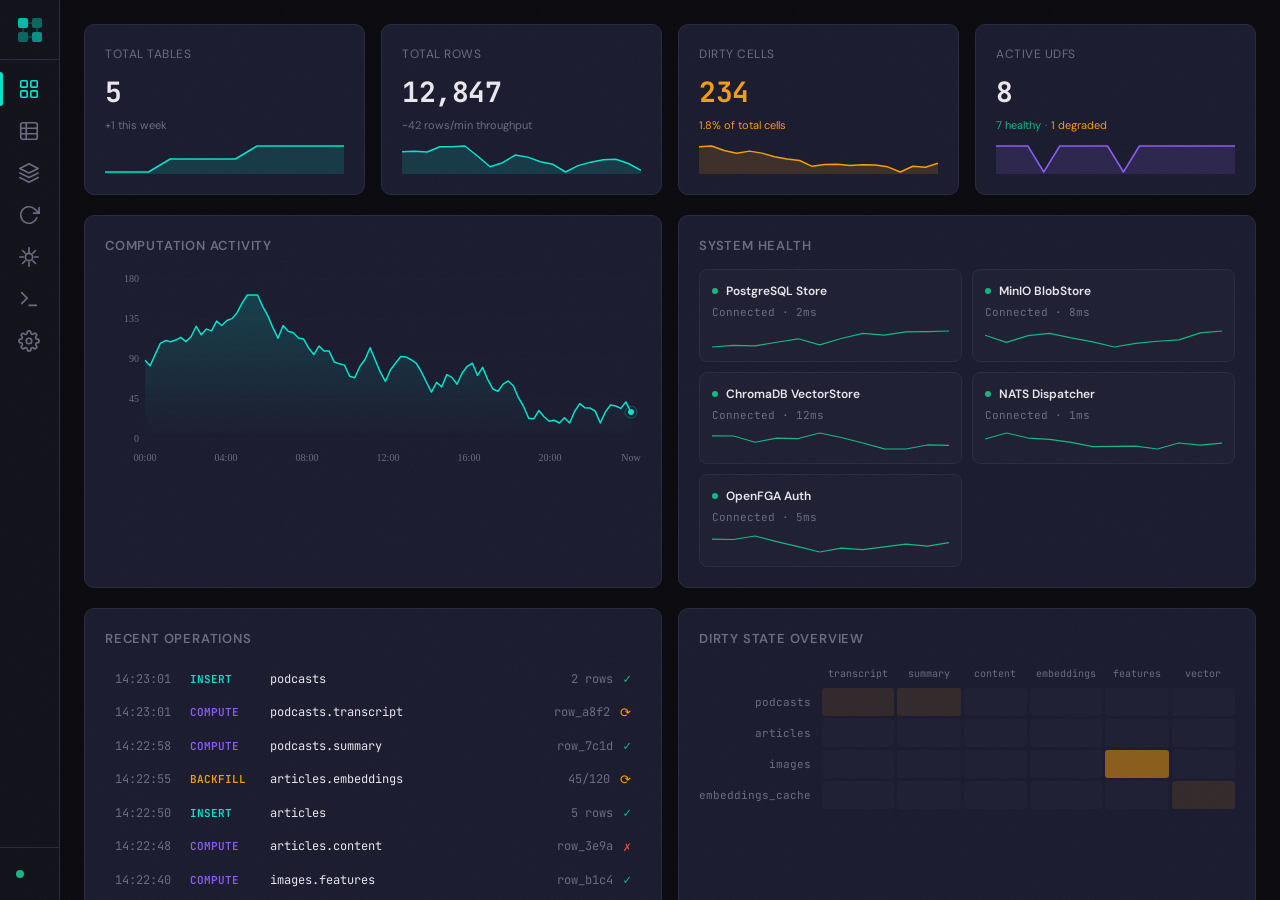
==== commit 78dae6d9: "feat: more of a maintainable ui" ====
--- a/playground/admin.html
+++ b/playground/admin.html
@@ -6,36 +6,25 @@
 <title>Lattice — Admin Console</title>
 <link rel="preconnect" href="https://fonts.googleapis.com">
 <link rel="preconnect" href="https://fonts.gstatic.com" crossorigin>
-<link href="https://fonts.googleapis.com/css2?family=DM+Sans:ital,opsz,wght@0,9..40,300;0,9..40,400;0,9..40,500;0,9..40,600;0,9..40,700;1,9..40,400&family=JetBrains+Mono:wght@300;400;500;600&display=swap" rel="stylesheet">
+<link href="https://fonts.googleapis.com/css2?family=DM+Sans:ital,opsz,wght@0,9..40,300..700;1,9..40,300..700&family=Instrument+Serif:ital@0;1&family=JetBrains+Mono:wght@300;400;500;600&display=swap" rel="stylesheet">
+<link rel="stylesheet" href="css/tokens.css">
+<link rel="stylesheet" href="css/base.css">
+<link rel="stylesheet" href="css/components.css">
+<link rel="stylesheet" href="css/animations.css">
 <style>
-*, *::before, *::after { margin: 0; padding: 0; box-sizing: border-box; }
-
 :root {
-  --bg: #0A0A0F;
-  --surface: #12121A;
-  --card: #1A1A2E;
-  --border: #2A2A3E;
-  --teal: #00E5CC;
-  --amber: #F59E0B;
-  --violet: #8B5CF6;
-  --error: #EF4444;
-  --success: #10B981;
-  --warning: #F59E0B;
-  --text: #E8E8ED;
-  --muted: #6B6B80;
+  --font-ui: var(--sans);
+  --font-mono: var(--mono);
+  --error: var(--red);
+  --success: var(--green);
+  --warning: var(--amber);
   --sidebar-w: 60px;
   --sidebar-expanded: 240px;
-  --font-ui: 'DM Sans', sans-serif;
-  --font-mono: 'JetBrains Mono', monospace;
 }
 
 html, body {
   height: 100%;
-  background: var(--bg);
-  color: var(--text);
-  font-family: var(--font-ui);
   font-size: 14px;
-  line-height: 1.5;
   overflow: hidden;
 }
 
@@ -145,10 +134,6 @@
   flex-shrink: 0;
   animation: pulse-dot 2s ease-in-out infinite;
 }
-@keyframes pulse-dot {
-  0%, 100% { box-shadow: 0 0 0 0 rgba(16,185,129,0.4); }
-  50% { box-shadow: 0 0 0 4px rgba(16,185,129,0); }
-}
 .sidebar-bottom .conn-label {
   font-size: 11px;
   color: var(--muted);
@@ -179,20 +164,11 @@
   overflow-y: auto;
   overflow-x: hidden;
   padding: 24px;
-  scrollbar-width: thin;
-  scrollbar-color: var(--border) transparent;
-}
-.main::-webkit-scrollbar { width: 6px; }
-.main::-webkit-scrollbar-track { background: transparent; }
-.main::-webkit-scrollbar-thumb { background: var(--border); border-radius: 3px; }
+}
 
 /* View containers */
 .view { display: none; animation: fadeIn 0.25s ease; }
 .view.active { display: block; }
-@keyframes fadeIn {
-  from { opacity: 0; transform: translateY(6px); }
-  to { opacity: 1; transform: translateY(0); }
-}
 
 /* Cards */
 .card {
@@ -354,7 +330,6 @@
 .ops-entry .status.ok { color: var(--success); }
 .ops-entry .status.running { color: var(--amber); animation: spin 1s linear infinite; display: inline-block; }
 .ops-entry .status.fail { color: var(--error); }
-@keyframes spin { from { transform: rotate(0deg); } to { transform: rotate(360deg); } }
 
 /* Dirty heatmap */
 .heatmap-grid {
@@ -1158,6 +1133,8 @@
   </div>
 </div>
 
+<script src="js/utils.js"></script>
+<script src="js/nav.js"></script>
 <script>
 // ========================================
 // DATA
--- a/playground/css/tokens.css
+++ b/playground/css/tokens.css
@@ -0,0 +1,32 @@
+:root {
+  /* ── Colors ── */
+  --bg: #0A0A0F;
+  --surface: #12121A;
+  --card: #1A1A2E;
+  --border: #2A2A3E;
+  --border-light: #3A3A4E;
+
+  --teal: #00E5CC;
+  --amber: #F59E0B;
+  --violet: #8B5CF6;
+  --red: #EF4444;
+  --green: #10B981;
+  --blue: #60A5FA;
+
+  --text: #E8E8ED;
+  --muted: #6B6B80;
+  --dim: #4A4A5E;
+
+  /* ── Typography ── */
+  --serif: 'Instrument Serif', Georgia, serif;
+  --sans: 'DM Sans', system-ui, sans-serif;
+  --mono: 'JetBrains Mono', monospace;
+
+  /* ── Motion ── */
+  --ease: cubic-bezier(.22, 1, .36, 1);
+
+  /* ── Radii ── */
+  --radius: 6px;
+  --radius-lg: 10px;
+  --radius-xl: 14px;
+}
--- a/playground/css/base.css
+++ b/playground/css/base.css
@@ -0,0 +1,43 @@
+/* ── Reset ── */
+*, *::before, *::after {
+  box-sizing: border-box;
+  margin: 0;
+  padding: 0;
+}
+
+/* ── Document ── */
+html {
+  -webkit-font-smoothing: antialiased;
+  -moz-osx-font-smoothing: grayscale;
+}
+
+body {
+  font-family: var(--sans);
+  background: var(--bg);
+  color: var(--text);
+  line-height: 1.5;
+}
+
+a { color: inherit; text-decoration: none; }
+
+::selection {
+  background: rgba(0, 229, 204, .25);
+  color: #fff;
+}
+
+/* ── Scrollbars ── */
+* {
+  scrollbar-width: thin;
+  scrollbar-color: var(--border) transparent;
+}
+::-webkit-scrollbar { width: 6px; height: 6px; }
+::-webkit-scrollbar-track { background: transparent; }
+::-webkit-scrollbar-thumb { background: var(--border); border-radius: 3px; }
+
+/* ── Syntax highlighting ── */
+.kw { color: var(--violet); }
+.fn { color: var(--blue); }
+.str { color: #34D399; }
+.cm { color: var(--muted); font-style: italic; }
+.tp { color: var(--teal); }
+.num { color: var(--amber); }
--- a/playground/css/components.css
+++ b/playground/css/components.css
@@ -0,0 +1,159 @@
+/* ── Buttons ── */
+.btn {
+  display: inline-flex;
+  align-items: center;
+  gap: 8px;
+  padding: 14px 28px;
+  border-radius: var(--radius-lg);
+  font-family: var(--sans);
+  font-size: .9375rem;
+  font-weight: 600;
+  cursor: pointer;
+  transition: transform .2s var(--ease), box-shadow .2s var(--ease), background .2s;
+  border: none;
+}
+.btn:active { transform: scale(.97); }
+
+.btn-primary {
+  background: var(--teal);
+  color: #0A0A0F;
+  box-shadow: 0 0 0 0 rgba(0, 229, 204, 0);
+}
+.btn-primary:hover {
+  box-shadow: 0 0 32px rgba(0, 229, 204, .25);
+  transform: translateY(-1px);
+}
+
+.btn-secondary {
+  background: transparent;
+  color: var(--text);
+  border: 1px solid var(--border);
+}
+.btn-secondary:hover {
+  border-color: var(--muted);
+  background: rgba(255, 255, 255, .03);
+}
+
+/* ── Icon buttons ── */
+.icon-btn {
+  background: none;
+  border: 1px solid var(--border);
+  border-radius: var(--radius);
+  color: var(--muted);
+  width: 32px;
+  height: 32px;
+  display: flex;
+  align-items: center;
+  justify-content: center;
+  cursor: pointer;
+  transition: all .15s;
+}
+.icon-btn:hover {
+  color: var(--text);
+  border-color: var(--teal);
+  background: rgba(0, 229, 204, .06);
+}
+.icon-btn svg { width: 16px; height: 16px; }
+
+/* ── Copy button ── */
+.copy-btn {
+  background: none;
+  border: 1px solid var(--border);
+  color: var(--muted);
+  border-radius: var(--radius);
+  padding: 4px 10px;
+  font-size: .7rem;
+  font-family: var(--mono);
+  cursor: pointer;
+  transition: color .2s, border-color .2s;
+}
+.copy-btn:hover { color: var(--text); border-color: var(--muted); }
+.copy-btn.copied { color: var(--teal); border-color: var(--teal); }
+
+/* ── Code block chrome ── */
+.code-header {
+  display: flex;
+  align-items: center;
+  justify-content: space-between;
+  padding: 12px 20px;
+  border-bottom: 1px solid rgba(255, 255, 255, .04);
+}
+.code-dots { display: flex; gap: 7px; }
+.code-dots i {
+  width: 11px;
+  height: 11px;
+  border-radius: 50%;
+  background: var(--border);
+}
+.code-dots i:first-child { background: #EF4444; }
+.code-dots i:nth-child(2) { background: #F59E0B; }
+.code-dots i:last-child { background: #22C55E; }
+.code-lang {
+  font-family: var(--mono);
+  font-size: .7rem;
+  color: var(--muted);
+  text-transform: uppercase;
+  letter-spacing: .08em;
+}
+
+/* ── Type badges ── */
+.type-badge {
+  font-size: 10px;
+  font-family: var(--mono);
+  padding: 1px 6px;
+  border-radius: 4px;
+  font-weight: 500;
+  white-space: nowrap;
+}
+.type-badge.computed { background: rgba(0, 229, 204, .12); color: var(--teal); }
+.type-badge.vector { background: rgba(139, 92, 246, .12); color: var(--violet); }
+.type-badge.blob { background: rgba(245, 158, 11, .12); color: var(--amber); }
+.type-badge.string { background: rgba(107, 107, 128, .12); color: var(--muted); }
+
+/* ── Status badges ── */
+.badge-stable { background: rgba(0, 229, 204, .1); color: var(--teal); border: 1px solid rgba(0, 229, 204, .15); }
+.badge-beta { background: rgba(245, 158, 11, .1); color: var(--amber); border: 1px solid rgba(245, 158, 11, .15); }
+.badge-planned { background: rgba(139, 92, 246, .1); color: var(--violet); border: 1px solid rgba(139, 92, 246, .15); }
+
+/* ── Cards ── */
+.card {
+  background: var(--card);
+  border: 1px solid rgba(255, 255, 255, .04);
+  border-radius: var(--radius-xl);
+  padding: 24px;
+  transition: border-color .3s, box-shadow .3s, transform .3s var(--ease);
+}
+.card:hover {
+  border-color: rgba(0, 229, 204, .15);
+  box-shadow: 0 0 40px rgba(0, 229, 204, .06);
+  transform: translateY(-2px);
+}
+
+/* ── Panel headers ── */
+.panel-header {
+  display: flex;
+  align-items: center;
+  padding: 10px 14px;
+  font-size: 12px;
+  font-weight: 600;
+  text-transform: uppercase;
+  letter-spacing: .8px;
+  color: var(--muted);
+  border-bottom: 1px solid var(--border);
+  gap: 8px;
+  flex-shrink: 0;
+}
+.panel-header .badge {
+  font-size: 10px;
+  padding: 1px 6px;
+  border-radius: 10px;
+  background: rgba(0, 229, 204, .12);
+  color: var(--teal);
+  font-weight: 500;
+}
+
+/* ── Dot-grid background ── */
+.dot-grid {
+  background-image: radial-gradient(circle, var(--border) .6px, transparent .6px);
+  background-size: 20px 20px;
+}
--- a/playground/css/animations.css
+++ b/playground/css/animations.css
@@ -0,0 +1,48 @@
+/* ── Keyframes ── */
+@keyframes fadeIn {
+  from { opacity: 0; transform: translateY(6px); }
+  to { opacity: 1; transform: translateY(0); }
+}
+
+@keyframes slideIn {
+  from { opacity: 0; transform: translateX(-8px); }
+  to { opacity: 1; transform: translateX(0); }
+}
+
+@keyframes spin {
+  to { transform: rotate(360deg); }
+}
+
+@keyframes pulse {
+  0%, 100% { opacity: 1; }
+  50% { opacity: .5; }
+}
+
+@keyframes pulse-dot {
+  0%, 100% { box-shadow: 0 0 0 0 rgba(16, 185, 129, .4); }
+  50% { box-shadow: 0 0 0 4px rgba(16, 185, 129, 0); }
+}
+
+@keyframes pulse-teal {
+  0%, 100% { box-shadow: 0 0 0 0 rgba(0, 229, 204, .3); }
+  50% { box-shadow: 0 0 0 6px rgba(0, 229, 204, 0); }
+}
+
+@keyframes shimmer {
+  0% { background-position: -200% 0; }
+  100% { background-position: 200% 0; }
+}
+
+/* ── Scroll reveal ── */
+.sr {
+  opacity: 0;
+  transform: translateY(32px);
+  transition: opacity .7s var(--ease), transform .7s var(--ease);
+}
+.sr.visible { opacity: 1; transform: translateY(0); }
+.sr-d1 { transition-delay: .1s; }
+.sr-d2 { transition-delay: .2s; }
+.sr-d3 { transition-delay: .3s; }
+.sr-d4 { transition-delay: .4s; }
+.sr-d5 { transition-delay: .5s; }
+.sr-d6 { transition-delay: .6s; }
